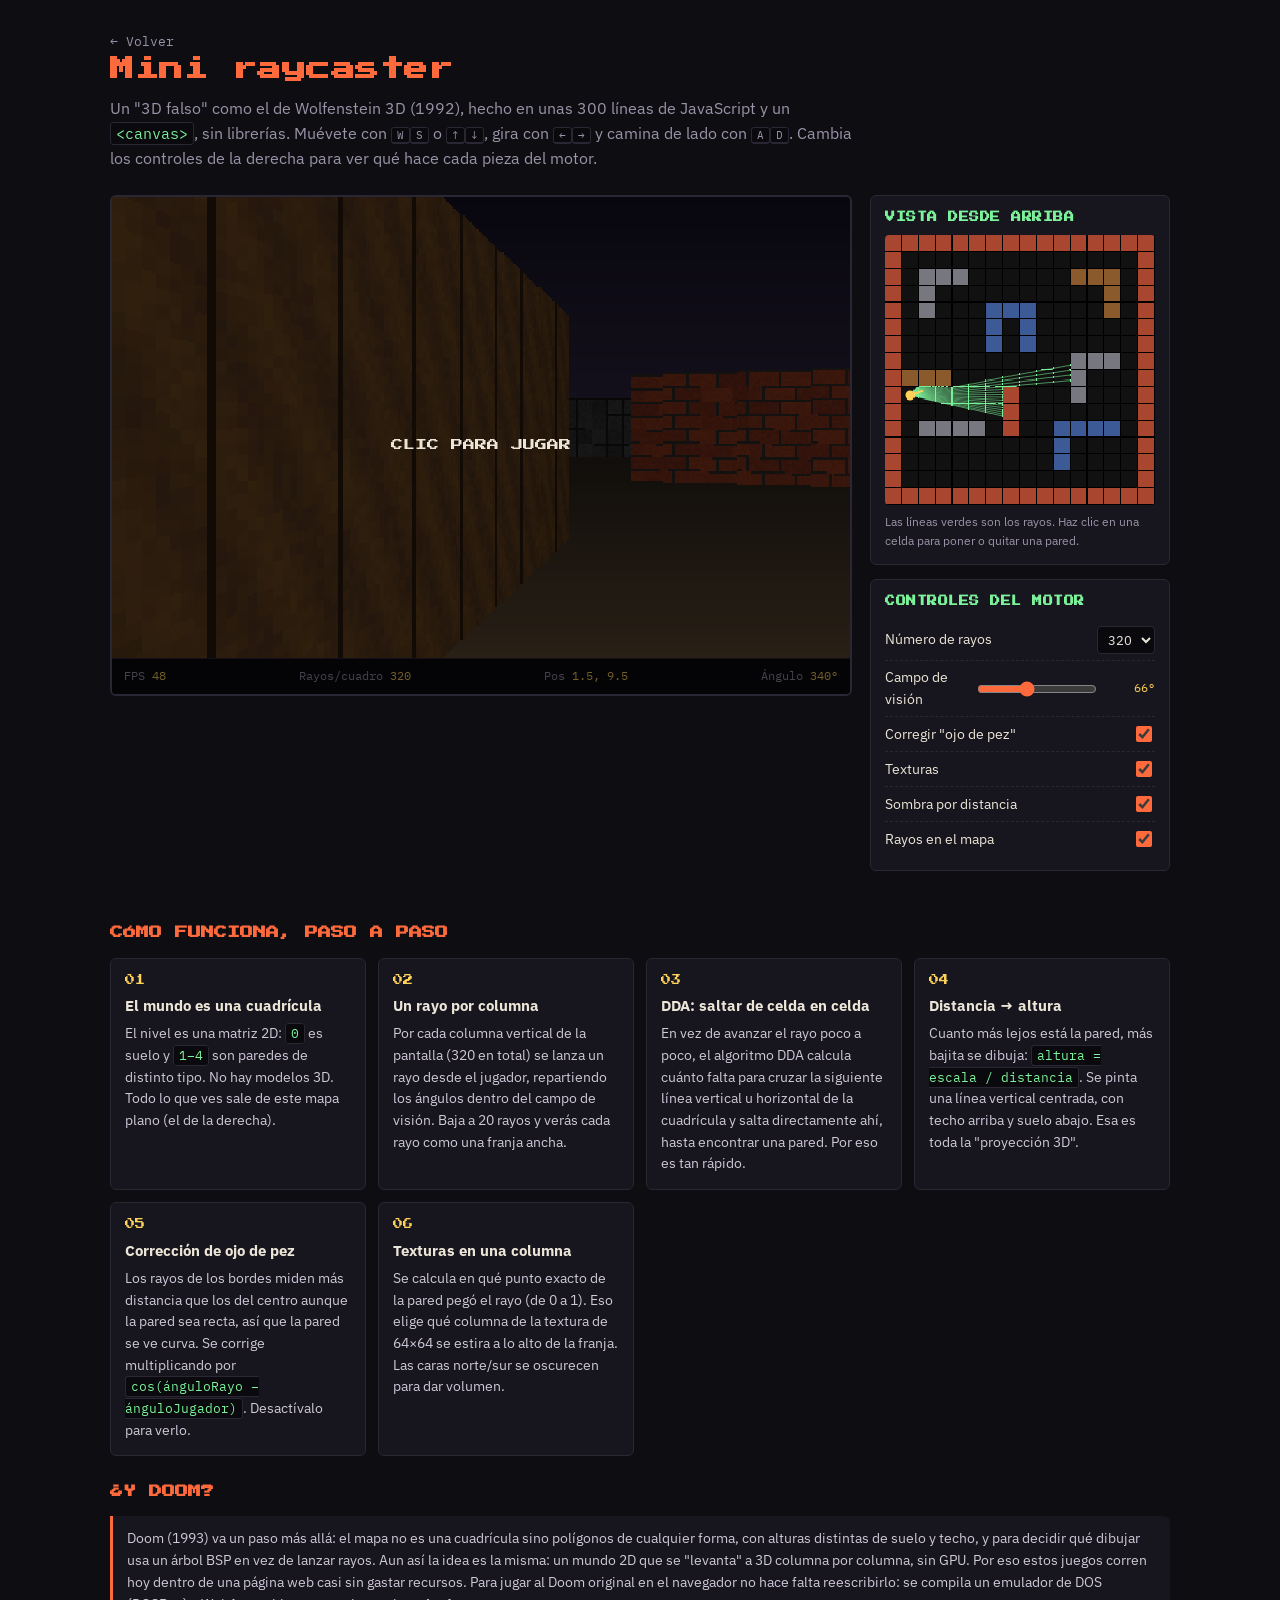
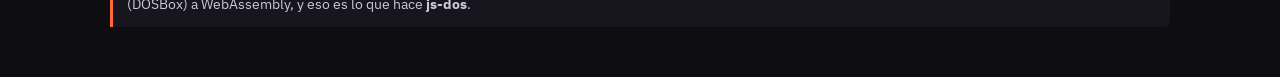
==== juegos/raycaster/index.html @ 587877f6 "APEX OS: juegos retro en el Arcade - juegos/: DOOM (Freedoom + FastDoom), Zork I-III, Digger (js-dos" ====
<!DOCTYPE html>
<html lang="es">
<head>
<meta charset="utf-8">
<meta name="viewport" content="width=device-width, initial-scale=1">
<title>Mini raycaster retro: cómo funciona un 3D de los 90</title>
<link rel="preconnect" href="https://fonts.googleapis.com">
<link href="https://fonts.googleapis.com/css2?family=Press+Start+2P&family=IBM+Plex+Sans:wght@400;600&family=IBM+Plex+Mono&display=swap" rel="stylesheet">
<style>
  :root{
    --bg:#0e0d12; --panel:#17151d; --line:#2a2633; --ink:#ece6d8; --dim:#9b93a8;
    --accent:#ff6a3d; --green:#7cf29a; --yellow:#ffd25a;
  }
  *{box-sizing:border-box}
  html,body{margin:0;background:var(--bg);color:var(--ink);font-family:"IBM Plex Sans",system-ui,sans-serif;line-height:1.55}
  header{max-width:1100px;margin:0 auto;padding:28px 20px 8px}
  h1{font-family:"Press Start 2P",monospace;font-size:clamp(16px,2.6vw,24px);line-height:1.4;margin:0 0 10px;color:var(--accent);letter-spacing:.5px}
  header p{margin:0;color:var(--dim);max-width:760px}
  main{max-width:1100px;margin:0 auto;padding:16px 20px;display:grid;grid-template-columns:minmax(0,1fr) 300px;gap:18px}
  @media (max-width:860px){main{grid-template-columns:1fr}}
  .stage{background:#000;border:2px solid var(--line);border-radius:6px;position:relative;overflow:hidden}
  #view{display:block;width:100%;height:auto;aspect-ratio:320/200;image-rendering:pixelated;image-rendering:crisp-edges;outline:none}
  .hud{display:flex;justify-content:space-between;gap:10px;padding:8px 12px;font-family:"IBM Plex Mono",monospace;font-size:12px;color:var(--dim);background:#0a090d;border-top:1px solid var(--line);flex-wrap:wrap}
  .hud b{color:var(--yellow);font-weight:400}
  .focus-hint{position:absolute;inset:0;display:flex;align-items:center;justify-content:center;background:rgba(0,0,0,.55);font-family:"Press Start 2P",monospace;font-size:12px;color:var(--ink);cursor:pointer;text-align:center;padding:20px}
  .focus-hint.hidden{display:none}
  .touch{display:none;grid-template-columns:repeat(3,56px);gap:6px;justify-content:center;padding:10px;background:#0a090d}
  .touch button{height:48px;border-radius:8px;border:1px solid var(--line);background:var(--panel);color:var(--ink);font-size:18px;touch-action:none;user-select:none}
  @media (pointer:coarse){.touch{display:grid}}
  aside{display:flex;flex-direction:column;gap:14px}
  .card{background:var(--panel);border:1px solid var(--line);border-radius:6px;padding:14px}
  .card h2{font-family:"Press Start 2P",monospace;font-size:10px;margin:0 0 10px;color:var(--green);letter-spacing:.5px}
  #map{width:100%;height:auto;aspect-ratio:1;image-rendering:pixelated;display:block;border-radius:4px;cursor:crosshair;background:#000}
  .small{font-size:12px;color:var(--dim);margin:8px 0 0}
  label.row{display:flex;align-items:center;justify-content:space-between;gap:10px;font-size:14px;padding:6px 0;border-bottom:1px dashed var(--line)}
  label.row:last-child{border-bottom:0}
  label.row span.v{font-family:"IBM Plex Mono",monospace;color:var(--yellow);font-size:12px;min-width:46px;text-align:right}
  input[type=range]{width:120px;accent-color:var(--accent)}
  input[type=checkbox]{accent-color:var(--accent);width:16px;height:16px}
  select{background:#0a090d;color:var(--ink);border:1px solid var(--line);border-radius:4px;padding:3px 6px;font-family:inherit}
  .explain{max-width:1100px;margin:0 auto;padding:10px 20px 50px}
  .explain h2{font-family:"Press Start 2P",monospace;font-size:13px;color:var(--accent);margin:26px 0 14px}
  .steps{display:grid;grid-template-columns:repeat(auto-fit,minmax(240px,1fr));gap:12px}
  .step{background:var(--panel);border:1px solid var(--line);border-radius:6px;padding:14px}
  .step .n{font-family:"Press Start 2P",monospace;font-size:10px;color:var(--yellow)}
  .step h3{margin:6px 0 6px;font-size:15px}
  .step p{margin:0;font-size:14px;color:#cfc8d9}
  code{font-family:"IBM Plex Mono",monospace;font-size:.92em;background:#0a090d;border:1px solid var(--line);padding:1px 5px;border-radius:3px;color:var(--green)}
  .note{margin-top:14px;font-size:14px;color:#cfc8d9;background:var(--panel);border-left:3px solid var(--accent);padding:12px 14px;border-radius:0 6px 6px 0}
  kbd{font-family:"IBM Plex Mono",monospace;font-size:11px;border:1px solid var(--line);border-bottom-width:2px;padding:0 5px;border-radius:3px;background:#0a090d}
</style>
<script>if (window.self !== window.top) document.documentElement.classList.add("embebido");</script>
<style>.embebido a[href="../"]{display:none!important}</style>
</head>
<body>
<header>
  <a href="../" style="font-family:'IBM Plex Mono',monospace;font-size:13px;color:#9b93a8;text-decoration:none">← Volver</a>
  <h1>Mini raycaster</h1>
  <p>Un "3D falso" como el de Wolfenstein 3D (1992), hecho en unas 300 líneas de JavaScript y un <code>&lt;canvas&gt;</code>, sin librerías. Muévete con <kbd>W</kbd><kbd>S</kbd> o <kbd>↑</kbd><kbd>↓</kbd>, gira con <kbd>←</kbd><kbd>→</kbd> y camina de lado con <kbd>A</kbd><kbd>D</kbd>. Cambia los controles de la derecha para ver qué hace cada pieza del motor.</p>
</header>

<main>
  <section>
    <div class="stage">
      <canvas id="view" width="320" height="200" tabindex="0"></canvas>
      <div class="focus-hint" id="hint">CLIC PARA JUGAR</div>
      <div class="hud">
        <span>FPS <b id="fps">0</b></span>
        <span>Rayos/cuadro <b id="rays">0</b></span>
        <span>Pos <b id="pos">0,0</b></span>
        <span>Ángulo <b id="ang">0°</b></span>
      </div>
      <div class="touch" id="touch">
        <span></span><button data-k="ArrowUp">▲</button><span></span>
        <button data-k="ArrowLeft">⟲</button><button data-k="ArrowDown">▼</button><button data-k="ArrowRight">⟳</button>
      </div>
    </div>
  </section>

  <aside>
    <div class="card">
      <h2>VISTA DESDE ARRIBA</h2>
      <canvas id="map" width="256" height="256"></canvas>
      <p class="small">Las líneas verdes son los rayos. Haz clic en una celda para poner o quitar una pared.</p>
    </div>
    <div class="card">
      <h2>CONTROLES DEL MOTOR</h2>
      <label class="row">Número de rayos
        <select id="nrays">
          <option value="20">20</option><option value="40">40</option><option value="80">80</option>
          <option value="160">160</option><option value="320" selected>320</option>
        </select>
      </label>
      <label class="row">Campo de visión <input type="range" id="fov" min="30" max="120" value="66"><span class="v" id="fovv">66°</span></label>
      <label class="row">Corregir "ojo de pez" <input type="checkbox" id="fish" checked></label>
      <label class="row">Texturas <input type="checkbox" id="tex" checked></label>
      <label class="row">Sombra por distancia <input type="checkbox" id="fog" checked></label>
      <label class="row">Rayos en el mapa <input type="checkbox" id="showrays" checked></label>
    </div>
  </aside>
</main>

<section class="explain">
  <h2>CÓMO FUNCIONA, PASO A PASO</h2>
  <div class="steps">
    <div class="step"><div class="n">01</div><h3>El mundo es una cuadrícula</h3><p>El nivel es una matriz 2D: <code>0</code> es suelo y <code>1–4</code> son paredes de distinto tipo. No hay modelos 3D. Todo lo que ves sale de este mapa plano (el de la derecha).</p></div>
    <div class="step"><div class="n">02</div><h3>Un rayo por columna</h3><p>Por cada columna vertical de la pantalla (320 en total) se lanza un rayo desde el jugador, repartiendo los ángulos dentro del campo de visión. Baja a 20 rayos y verás cada rayo como una franja ancha.</p></div>
    <div class="step"><div class="n">03</div><h3>DDA: saltar de celda en celda</h3><p>En vez de avanzar el rayo poco a poco, el algoritmo DDA calcula cuánto falta para cruzar la siguiente línea vertical u horizontal de la cuadrícula y salta directamente ahí, hasta encontrar una pared. Por eso es tan rápido.</p></div>
    <div class="step"><div class="n">04</div><h3>Distancia → altura</h3><p>Cuanto más lejos está la pared, más bajita se dibuja: <code>altura = escala / distancia</code>. Se pinta una línea vertical centrada, con techo arriba y suelo abajo. Esa es toda la "proyección 3D".</p></div>
    <div class="step"><div class="n">05</div><h3>Corrección de ojo de pez</h3><p>Los rayos de los bordes miden más distancia que los del centro aunque la pared sea recta, así que la pared se ve curva. Se corrige multiplicando por <code>cos(ánguloRayo − ánguloJugador)</code>. Desactívalo para verlo.</p></div>
    <div class="step"><div class="n">06</div><h3>Texturas en una columna</h3><p>Se calcula en qué punto exacto de la pared pegó el rayo (de 0 a 1). Eso elige qué columna de la textura de 64×64 se estira a lo alto de la franja. Las caras norte/sur se oscurecen para dar volumen.</p></div>
  </div>

  <h2>¿Y DOOM?</h2>
  <div class="note">
    Doom (1993) va un paso más allá: el mapa no es una cuadrícula sino polígonos de cualquier forma, con alturas distintas de suelo y techo, y para decidir qué dibujar usa un árbol BSP en vez de lanzar rayos. Aun así la idea es la misma: un mundo 2D que se "levanta" a 3D columna por columna, sin GPU. Por eso estos juegos corren hoy dentro de una página web casi sin gastar recursos. Para jugar al Doom original en el navegador no hace falta reescribirlo: se compila un emulador de DOS (DOSBox) a WebAssembly, y eso es lo que hace <b>js-dos</b>.
  </div>
</section>

<script>
(() => {
  // ---------- 1. MAPA (cuadrícula) ----------
  const MAP_SRC = [
    "1111111111111111",
    "1000000000000001",
    "1022200000033301",
    "1020000000000301",
    "1020004440000301",
    "1000004040000001",
    "1000004040000001",
    "1000000000022201",
    "1333000000020001",
    "1000000100020001",
    "1000000100000001",
    "1022220100444401",
    "1000000000400001",
    "1000000000400001",
    "1000000000000001",
    "1111111111111111",
  ];
  const MW = 16, MH = 16;
  const map = MAP_SRC.map(r => r.split("").map(Number));
  const cell = (x, y) => (x < 0 || y < 0 || x >= MW || y >= MH) ? 1 : map[y][x];

  // ---------- 2. PANTALLA (búfer de píxeles) ----------
  const W = 320, H = 200, TEX = 64;
  const view = document.getElementById("view");
  const ctx = view.getContext("2d");
  const img = ctx.createImageData(W, H);
  const buf = new Uint32Array(img.data.buffer);   // un entero por píxel (ABGR)
  const rgb = (r, g, b) => ((255 << 24) | (b << 16) | (g << 8) | r) >>> 0;
  const unpack = c => [c & 255, (c >> 8) & 255, (c >> 16) & 255];
  const scale = (c, f) => { const [r, g, b] = unpack(c); return rgb(r * f | 0, g * f | 0, b * f | 0); };

  // ---------- 3. TEXTURAS procedurales (sin imágenes externas) ----------
  const noise = (x, y, s) => {
    let n = Math.imul(x, 374761393) + Math.imul(y, 668265263) + Math.imul(s, 2147483647);
    n = Math.imul(n ^ (n >>> 13), 1274126177);
    return ((n ^ (n >>> 16)) >>> 0) / 4294967295;
  };
  function makeTex(fn) { const t = new Uint32Array(TEX * TEX); for (let y = 0; y < TEX; y++) for (let x = 0; x < TEX; x++) t[y * TEX + x] = fn(x, y); return t; }
  const textures = [
    null,
    // 1: ladrillo
    makeTex((x, y) => {
      const row = y >> 3, off = (row & 1) ? 8 : 0;
      const mortar = (y & 7) === 0 || ((x + off) & 15) === 0;
      if (mortar) return rgb(70, 62, 58);
      const n = noise((x + off) >> 4, row, 1) * 40 + noise(x, y, 2) * 25;
      return rgb(150 + n | 0, 58 + n * .4 | 0, 40);
    }),
    // 2: piedra
    makeTex((x, y) => {
      const bx = x >> 4, by = y >> 4, edge = (x & 15) === 0 || (y & 15) === 0;
      const n = noise(bx, by, 3) * 50 + noise(x, y, 4) * 30;
      const g = edge ? 55 : 95 + n | 0;
      return rgb(g, g, g + 8);
    }),
    // 3: madera
    makeTex((x, y) => {
      const plank = (x & 15) === 0;
      const grain = Math.sin((y + noise(x >> 4, 0, 5) * 40) * 0.35 + x * 0.6) * 12 + noise(x, y, 6) * 18;
      if (plank) return rgb(60, 36, 18);
      return rgb(128 + grain | 0, 82 + grain * .7 | 0, 42);
    }),
    // 4: panel "tecno"
    makeTex((x, y) => {
      const border = x < 2 || y < 2 || x > 61 || y > 61;
      const light = (x > 24 && x < 40 && y > 10 && y < 16);
      if (border) return rgb(30, 40, 70);
      if (light) return rgb(120, 255, 200);
      const n = noise(x >> 2, y >> 2, 7) * 18;
      return rgb(50 + n | 0, 70 + n | 0, 120 + n | 0);
    }),
  ];
  const flatColors = [0, rgb(170, 70, 50), rgb(120, 120, 128), rgb(140, 90, 45), rgb(60, 90, 150)];

  // Techo y suelo: un color por fila de la pantalla
  const ceilRow = new Uint32Array(H), floorRow = new Uint32Array(H);
  for (let y = 0; y < H; y++) {
    const t = y / (H / 2);
    ceilRow[y] = rgb(18 + 30 * t | 0, 16 + 22 * t | 0, 34 + 30 * t | 0);
    const f = (y - H / 2) / (H / 2);
    floorRow[y] = rgb(30 + 60 * f | 0, 26 + 44 * f | 0, 22 + 26 * f | 0);
  }

  // ---------- 4. JUGADOR y AJUSTES ----------
  const player = { x: 1.5, y: 9.5, a: -0.35 };
  const opt = { nrays: 320, fov: 66 * Math.PI / 180, fish: true, tex: true, fog: true, showrays: true };
  const $ = id => document.getElementById(id);
  $("nrays").onchange = e => opt.nrays = +e.target.value;
  $("fov").oninput = e => { opt.fov = e.target.value * Math.PI / 180; $("fovv").textContent = e.target.value + "°"; };
  $("fish").onchange = e => opt.fish = e.target.checked;
  $("tex").onchange = e => opt.tex = e.target.checked;
  $("fog").onchange = e => opt.fog = e.target.checked;
  $("showrays").onchange = e => opt.showrays = e.target.checked;

  // ---------- 5. ENTRADA ----------
  const keys = new Set();
  const GAME_KEYS = ["KeyW", "KeyA", "KeyS", "KeyD", "ArrowUp", "ArrowDown", "ArrowLeft", "ArrowRight"];
  let focused = false;
  const hint = $("hint");
  const focusGame = () => { focused = true; hint.classList.add("hidden"); view.focus(); };
  hint.addEventListener("click", focusGame);
  view.addEventListener("click", focusGame);
  view.addEventListener("blur", () => { focused = false; keys.clear(); hint.classList.remove("hidden"); });
  view.addEventListener("keydown", e => { if (GAME_KEYS.includes(e.code)) { keys.add(e.code); e.preventDefault(); } });
  view.addEventListener("keyup", e => keys.delete(e.code));
  document.querySelectorAll("#touch button").forEach(b => {
    const k = b.dataset.k;
    b.addEventListener("pointerdown", e => { e.preventDefault(); keys.add(k); hint.classList.add("hidden"); });
    ["pointerup", "pointerleave", "pointercancel"].forEach(ev => b.addEventListener(ev, () => keys.delete(k)));
  });

  // ---------- 6. MOVIMIENTO con colisiones ----------
  const R = 0.2; // radio del jugador
  const free = (x, y) => cell(Math.floor(x - R), Math.floor(y - R)) === 0 && cell(Math.floor(x + R), Math.floor(y - R)) === 0 &&
                         cell(Math.floor(x - R), Math.floor(y + R)) === 0 && cell(Math.floor(x + R), Math.floor(y + R)) === 0;
  function update(dt) {
    const rot = 2.6 * dt, spd = 3.0 * dt;
    if (keys.has("ArrowLeft")) player.a -= rot;
    if (keys.has("ArrowRight")) player.a += rot;
    let f = 0, s = 0;
    if (keys.has("KeyW") || keys.has("ArrowUp")) f += 1;
    if (keys.has("KeyS") || keys.has("ArrowDown")) f -= 1;
    if (keys.has("KeyD")) s += 1;
    if (keys.has("KeyA")) s -= 1;
    const ca = Math.cos(player.a), sa = Math.sin(player.a);
    const dx = (ca * f - sa * s) * spd, dy = (sa * f + ca * s) * spd;
    if (free(player.x + dx, player.y)) player.x += dx;   // ejes por separado = deslizarse por las paredes
    if (free(player.x, player.y + dy)) player.y += dy;
  }

  // ---------- 7. RAYCASTING (el corazón del motor) ----------
  const hits = []; // puntos de impacto para dibujar en el mapa
  function castRay(angle) {
    const dirX = Math.cos(angle), dirY = Math.sin(angle);
    let mapX = Math.floor(player.x), mapY = Math.floor(player.y);
    const deltaX = Math.abs(1 / dirX), deltaY = Math.abs(1 / dirY); // distancia entre líneas de la cuadrícula
    const stepX = dirX < 0 ? -1 : 1, stepY = dirY < 0 ? -1 : 1;
    let sideX = (dirX < 0 ? player.x - mapX : mapX + 1 - player.x) * deltaX;
    let sideY = (dirY < 0 ? player.y - mapY : mapY + 1 - player.y) * deltaY;
    let side = 0, tile = 0;
    for (let i = 0; i < 64 && tile === 0; i++) {        // DDA: saltar a la siguiente línea más cercana
      if (sideX < sideY) { sideX += deltaX; mapX += stepX; side = 0; }
      else               { sideY += deltaY; mapY += stepY; side = 1; }
      tile = cell(mapX, mapY);
    }
    const dist = side === 0 ? sideX - deltaX : sideY - deltaY;
    let wallX = side === 0 ? player.y + dist * dirY : player.x + dist * dirX;
    wallX -= Math.floor(wallX);
    return { dist, side, tile, wallX, dirX, dirY };
  }

  function render() {
    const n = opt.nrays, colW = W / n;
    const halfTan = Math.tan(opt.fov / 2);
    const projScale = (W / 2) / halfTan;               // distancia focal en píxeles
    hits.length = 0;
    for (let i = 0; i < n; i++) {
      const camX = 2 * (i + 0.5) / n - 1;               // -1 (izq) ... +1 (der)
      const rayA = player.a + Math.atan(camX * halfTan);
      const r = castRay(rayA);
      hits.push([player.x + r.dirX * r.dist, player.y + r.dirY * r.dist]);
      const d = opt.fish ? r.dist * Math.cos(rayA - player.a) : r.dist;
      const lineH = projScale / Math.max(d, 0.0001);
      const top = Math.round(H / 2 - lineH / 2), bot = Math.round(H / 2 + lineH / 2);
      const y0 = Math.max(0, top), y1 = Math.min(H, bot);
      let shade = opt.fog ? Math.max(0.18, 1 - d / 14) : 1;
      if (r.side === 1) shade *= 0.72;
      const tex = textures[r.tile];
      let tx = Math.floor(r.wallX * TEX);
      if ((r.side === 0 && r.dirX > 0) || (r.side === 1 && r.dirY < 0)) tx = TEX - 1 - tx;
      const flat = scale(flatColors[r.tile], shade);
      // Precalcular la columna de textura ya sombreada
      const col = new Uint32Array(TEX);
      if (opt.tex) for (let t = 0; t < TEX; t++) col[t] = scale(tex[t * TEX + tx], shade);
      const x0 = Math.floor(i * colW), x1 = Math.floor((i + 1) * colW);
      for (let x = x0; x < x1; x++) {
        let p = x;
        for (let y = 0; y < y0; y++, p += W) buf[p] = ceilRow[y];
        for (let y = y0; y < y1; y++, p += W) {
          buf[p] = opt.tex ? col[Math.min(TEX - 1, ((y - top) * TEX / lineH) | 0)] : flat;
        }
        for (let y = y1; y < H; y++, p += W) buf[p] = floorRow[y];
      }
    }
    ctx.putImageData(img, 0, 0);
  }

  // ---------- 8. MINIMAPA ----------
  const mc = $("map"), mctx = mc.getContext("2d"), S = mc.width / MW;
  const mapCss = ["#111", "#a8462f", "#77777f", "#8a5a2c", "#3c5a96"];
  function drawMap() {
    for (let y = 0; y < MH; y++) for (let x = 0; x < MW; x++) {
      mctx.fillStyle = mapCss[map[y][x]];
      mctx.fillRect(x * S, y * S, S - 1, S - 1);
    }
    const px = player.x * S, py = player.y * S;
    if (opt.showrays) {
      mctx.strokeStyle = "rgba(124,242,154,0.55)"; mctx.lineWidth = 1;
      mctx.beginPath();
      const step = Math.max(1, Math.floor(hits.length / 40));
      for (let i = 0; i < hits.length; i += step) { mctx.moveTo(px, py); mctx.lineTo(hits[i][0] * S, hits[i][1] * S); }
      const last = hits[hits.length - 1]; if (last) { mctx.moveTo(px, py); mctx.lineTo(last[0] * S, last[1] * S); }
      mctx.stroke();
    }
    mctx.fillStyle = "#ffd25a";
    mctx.beginPath(); mctx.arc(px, py, S * 0.28, 0, Math.PI * 2); mctx.fill();
    mctx.strokeStyle = "#ffd25a"; mctx.lineWidth = 2;
    mctx.beginPath(); mctx.moveTo(px, py); mctx.lineTo(px + Math.cos(player.a) * S * 0.8, py + Math.sin(player.a) * S * 0.8); mctx.stroke();
  }
  mc.addEventListener("click", e => {
    const r = mc.getBoundingClientRect();
    const x = Math.floor((e.clientX - r.left) / r.width * MW), y = Math.floor((e.clientY - r.top) / r.height * MH);
    if (x <= 0 || y <= 0 || x >= MW - 1 || y >= MH - 1) return;           // el borde siempre es pared
    if (map[y][x] === 0) {
      if (Math.abs(x + 0.5 - player.x) < 0.5 + R && Math.abs(y + 0.5 - player.y) < 0.5 + R) return; // no encerrar al jugador
      map[y][x] = 1 + ((x + y) % 4);
    } else map[y][x] = 0;
  });

  // ---------- 9. BUCLE PRINCIPAL ----------
  let last = performance.now(), acc = 0, frames = 0;
  function loop(now) {
    const dt = Math.min(0.05, (now - last) / 1000); last = now;
    update(dt); render(); drawMap();
    frames++; acc += dt;
    if (acc >= 0.5) {
      $("fps").textContent = Math.round(frames / acc); frames = 0; acc = 0;
      $("rays").textContent = opt.nrays;
      $("pos").textContent = player.x.toFixed(1) + ", " + player.y.toFixed(1);
      $("ang").textContent = (((player.a * 180 / Math.PI) % 360 + 360) % 360).toFixed(0) + "°";
    }
    requestAnimationFrame(loop);
  }
  requestAnimationFrame(loop);
})();
</script>
</body>
</html>
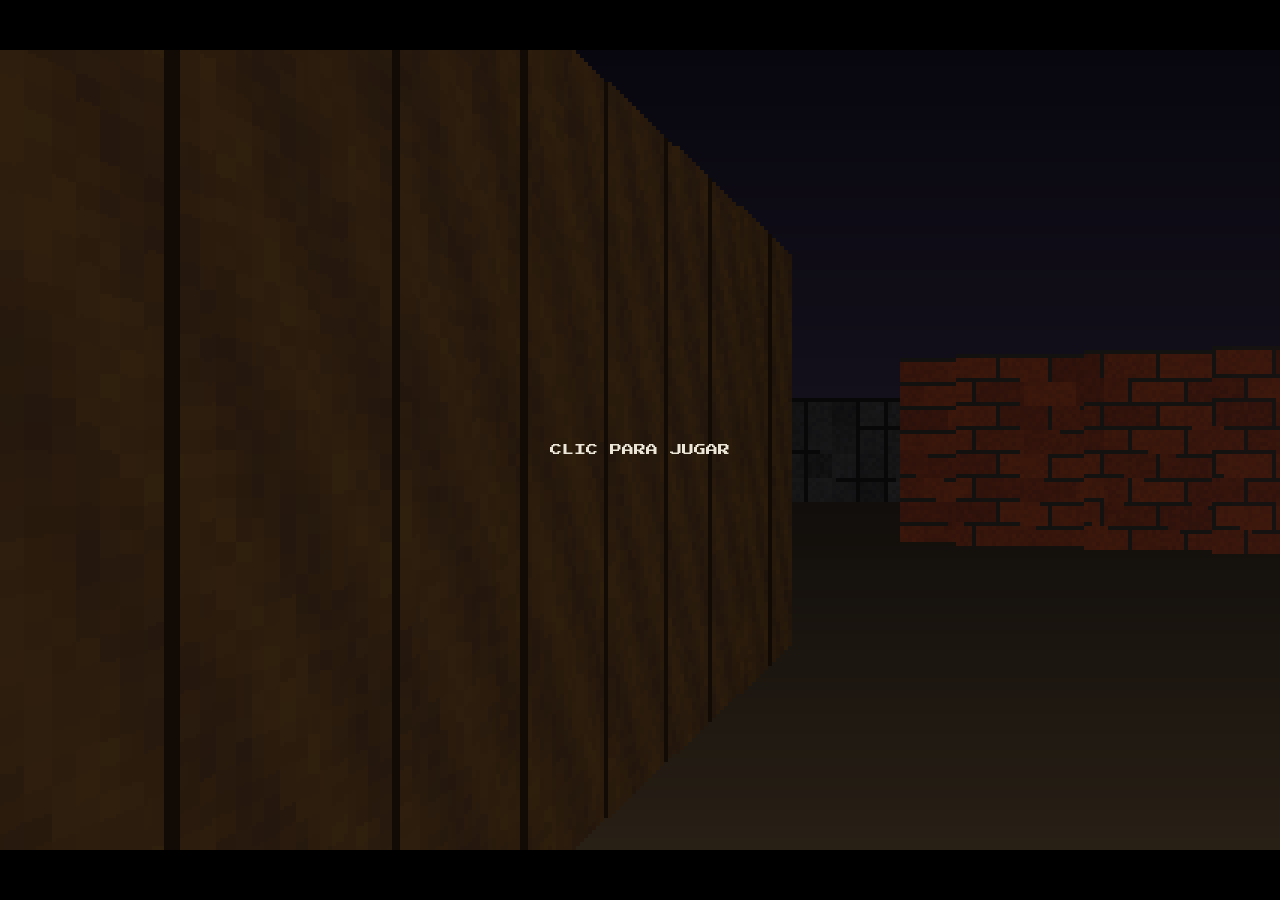
==== commit 70e6f26a: "Raycaster en APEX: solo el juego, sin paneles de explicación La explicación del motor queda en el re" ====
--- a/juegos/raycaster/index.html
+++ b/juegos/raycaster/index.html
@@ -51,6 +51,14 @@
 </style>
 <script>if (window.self !== window.top) document.documentElement.classList.add("embebido");</script>
 <style>.embebido a[href="../"]{display:none!important}</style>
+<style>
+  /* Versión para APEX OS: solo el juego, sin paneles de explicación */
+  html,body{background:#000;height:100%;overflow:hidden}
+  header,aside,.explain,.hud{display:none!important}
+  main{display:flex;align-items:center;justify-content:center;max-width:none;height:100vh;padding:0}
+  main>section{width:min(100%,calc(100vh * 1.6))}
+  .stage{border:0;border-radius:0}
+</style>
 </head>
 <body>
 <header>
